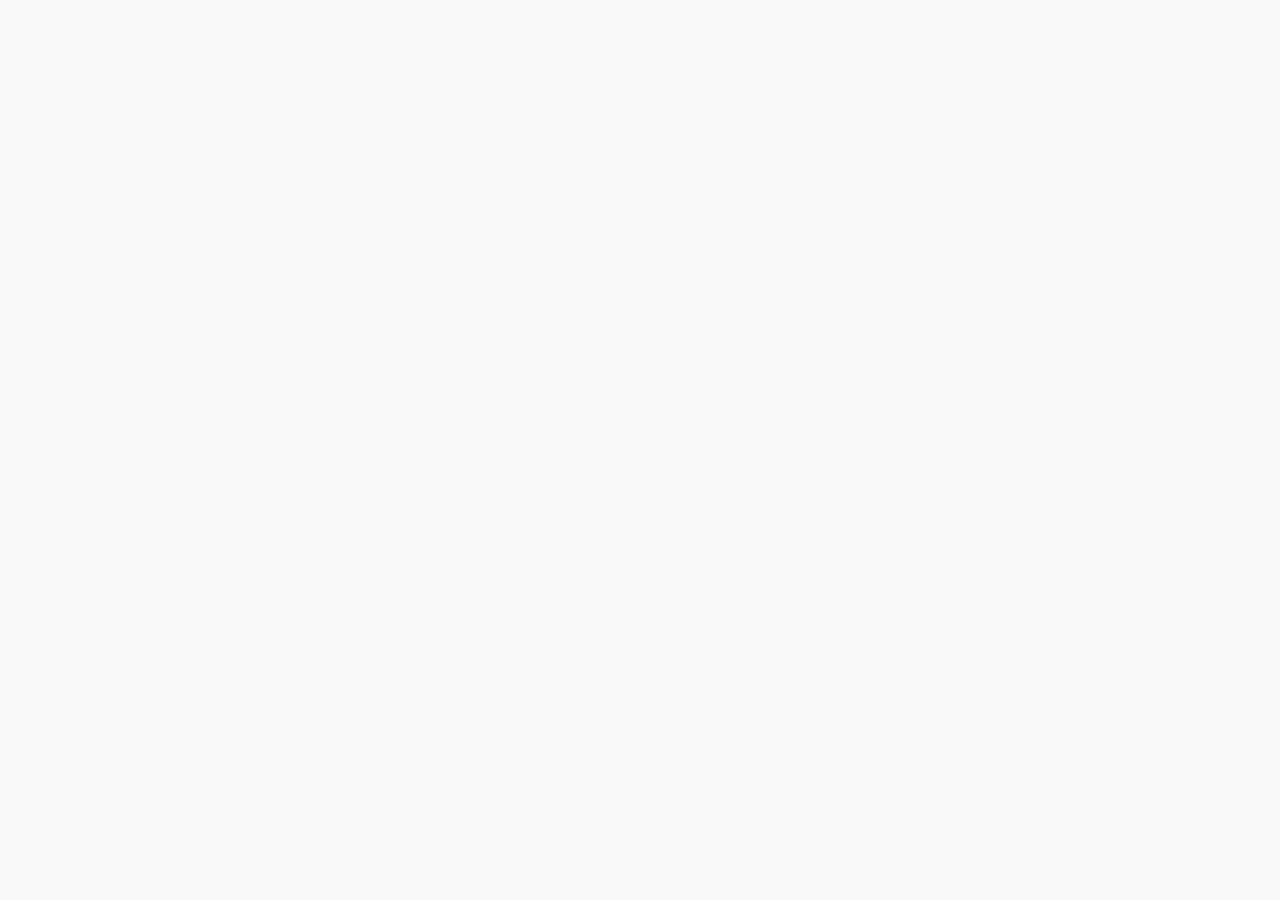
==== views/contacto.html @ 58eae015 "feat: :construction: Se crea la estructura base del HTML y estilos globales Se arma la estructura ge" ====
<!DOCTYPE html>
<html lang="es">
<head>
    <meta charset="UTF-8">
    <meta name="viewport" content="width=device-width, initial-scale=1.0">
    <title>EcoMarket | Contacto</title>

    <link rel="stylesheet" href="../css/main.css">
    <link rel="stylesheet" href="../css/layout.css">
    <link rel="stylesheet" href="../css/components.css">
    <link rel="stylesheet" href="../css/animations.css">
</head>
<body>

</body>
</html>
---- css/main.css ----
/* ===== RESET ===== */

* {
    margin: 0;
    padding: 0;
    box-sizing: border-box;
}

/* ===== VARIABLES ===== */

:root {
    --color-primary: #2ecc71;
    --color-primary-dark: #27ae60;
    --color-secondary: #f5f5dc;

    --color-text: #1f2937;
    --color-text-light: #6b7280;

    --color-white: #ffffff;
    --color-background: #f8f9fa;

    --shadow-sm: 0 2px 8px rgba(0, 0, 0, 0.1);
    --shadow-md: 0 4px 12px rgba(0, 0, 0, 0.15);

    --radius: 12px;
    --transition: 0.3s ease;
}

/* ===== ESTILOS GENERALES ===== */

body {
    font-family: Arial, Helvetica, sans-serif;
    background-color: var(--color-background);
    color: var(--color-text);
    line-height: 1.6;
}

img {
    max-width: 100%;
    display: block;
}

a {
    text-decoration: none;
    color: inherit;
}

ul {
    list-style: none;
}

button,
input,
textarea {
    font-family: inherit;
}

.container {
    width: 90%;
    max-width: 1200px;
    margin: 0 auto;
}
---- css/layout.css ----
/* ===== HEADER ===== */

header {
    background-color: var(--color-white);
    box-shadow: var(--shadow-sm);
}

/* ===== MAIN ===== */

main {
    min-height: 80vh;
}

/* ===== FOOTER ===== */

footer {
    background-color: var(--color-text);
    color: var(--color-white);
    padding: 2rem 0;
    margin-top: 3rem;
}

/* ===== SECTIONS ===== */

section {
    padding: 4rem 0;
}
---- css/components.css ----
/* ===== BUTTONS ===== */

.btn {
    display: inline-block;
    background-color: var(--color-primary);
    color: var(--color-white);
    padding: 0.8rem 1.5rem;
    border-radius: var(--radius);
    transition: var(--transition);
}

.btn:hover {
    background-color: var(--color-primary-dark);
}

/* ===== CARDS ===== */

.card {
    background-color: var(--color-white);
    border-radius: var(--radius);
    overflow: hidden;
    box-shadow: var(--shadow-sm);
}

/* ===== TITLES ===== */

.section-title {
    text-align: center;
    margin-bottom: 2rem;
}
---- css/animations.css ----
/* ===== TRANSICIONES GENERALES ===== */

* {
    transition: var(--transition);
}

/* ===== HOVER TARJETAS ===== */

.card:hover {
    transform: translateY(-8px);
    box-shadow: var(--shadow-md);
}

/* ===== BOTONES ===== */

.btn:hover {
    transform: scale(1.05);
}

/* ===== ICONOS REDES ===== */

.social-icon:hover {
    transform: scale(1.2);
}
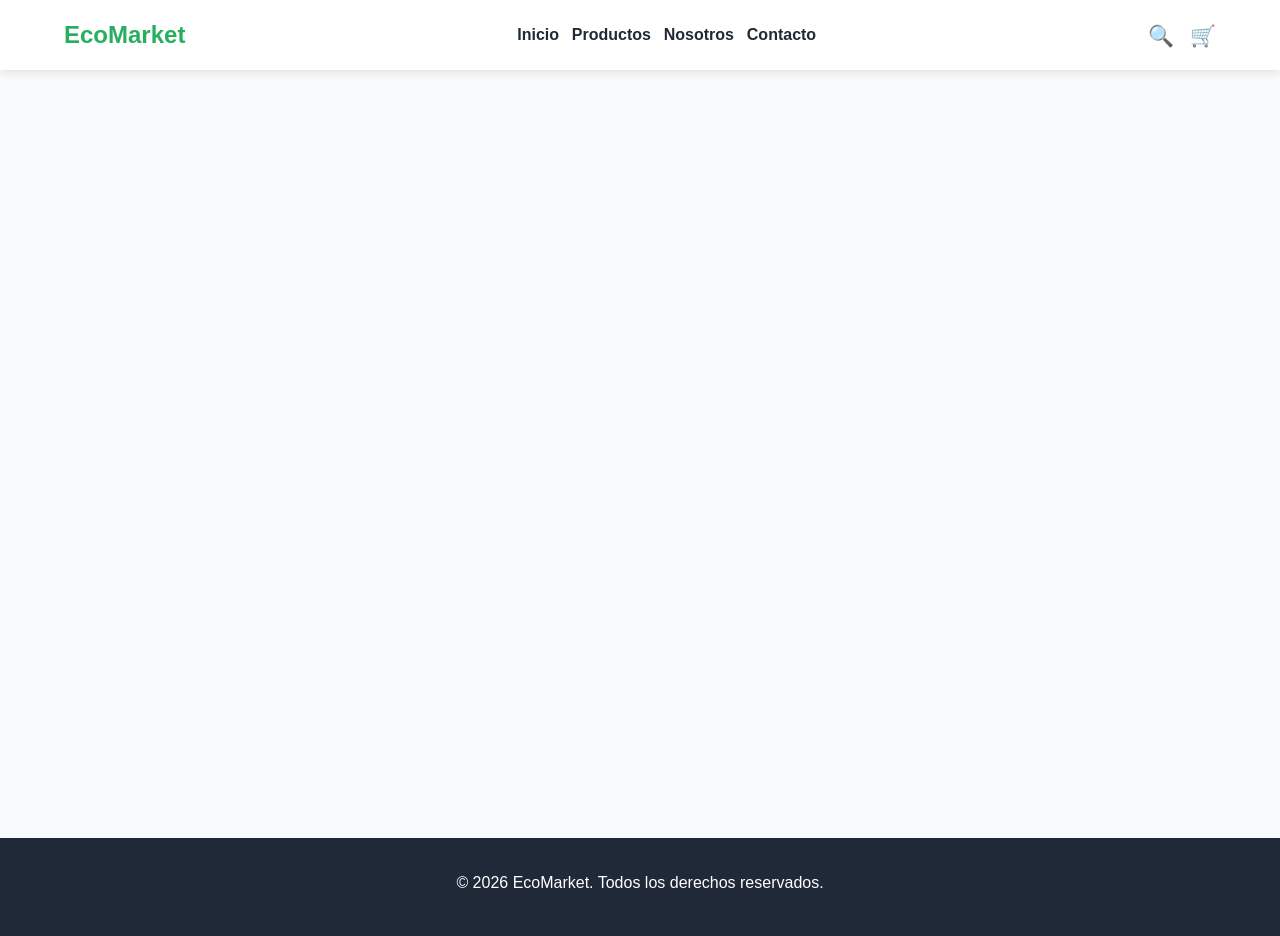
==== commit 9f7aa2a0: "feat: :construction: Construccion de la pagina de inicio Se construyo la pagina de inicio con 6 imag" ====
--- a/views/contacto.html
+++ b/views/contacto.html
@@ -1,5 +1,6 @@
 <!DOCTYPE html>
 <html lang="es">
+
 <head>
     <meta charset="UTF-8">
     <meta name="viewport" content="width=device-width, initial-scale=1.0">
@@ -10,7 +11,41 @@
     <link rel="stylesheet" href="../css/components.css">
     <link rel="stylesheet" href="../css/animations.css">
 </head>
+
 <body>
 
+    <header>
+        <div class="container">
+            <nav class="navbar">
+
+                <h1 class="logo">EcoMarket</h1>
+
+                <ul class="nav-menu">
+                    <li><a href="../index.html">Inicio</a></li>
+                    <li><a href="productos.html">Productos</a></li>
+                    <li><a href="sobre-nosotros.html">Nosotros</a></li>
+                    <li><a href="contacto.html">Contacto</a></li>
+                </ul>
+
+                <div class="nav-icons">
+                    <a href="#">🔍</a>
+                    <a href="#">🛒</a>
+                </div>
+
+            </nav>
+        </div>
+    </header>
+
+    <main>
+
+    </main>
+
+    <footer>
+        <div class="container">
+            <p>&copy; 2026 EcoMarket. Todos los derechos reservados.</p>
+        </div>
+    </footer>
+
 </body>
+
 </html>
--- a/css/layout.css
+++ b/css/layout.css
@@ -24,4 +24,48 @@
 
 section {
     padding: 4rem 0;
+}
+
+/* ===== NAVBAR ===== */
+
+.navbar {
+    display: flex;
+    flex-direction: column;
+    gap: 1rem;
+    padding: 1rem 0;
+}
+
+.logo {
+    color: var(--color-primary-dark);
+}
+
+.nav-menu {
+    display: flex;
+    flex-direction: column;
+    gap: 0.8rem;
+}
+
+.nav-menu a {
+    font-weight: 600;
+}
+
+.nav-icons {
+    display: flex;
+    gap: 1rem;
+    font-size: 1.3rem;
+}
+
+/* ===== TABLET ===== */
+
+@media (min-width: 768px) {
+
+    .navbar {
+        flex-direction: row;
+        justify-content: space-between;
+        align-items: center;
+    }
+
+    .nav-menu {
+        flex-direction: row;
+    }
 }
--- a/css/components.css
+++ b/css/components.css
@@ -1,4 +1,4 @@
-/* ===== BUTTONS ===== */
+/* ===== BOTONES ===== */
 
 .btn {
     display: inline-block;
@@ -7,13 +7,62 @@
     padding: 0.8rem 1.5rem;
     border-radius: var(--radius);
     transition: var(--transition);
+    font-weight: 600;
 }
 
 .btn:hover {
     background-color: var(--color-primary-dark);
 }
 
-/* ===== CARDS ===== */
+/* ===== TITULOS ===== */
+
+.section-title {
+    text-align: center;
+    margin-bottom: 3rem;
+    font-size: 2rem;
+}
+
+/* ===== HERO ===== */
+
+.hero {
+    background-color: var(--color-secondary);
+}
+
+.hero .container {
+    display: grid;
+    gap: 2rem;
+    align-items: center;
+}
+
+.hero-content h2 {
+    font-size: 2rem;
+    margin-bottom: 1rem;
+}
+
+.hero-content p {
+    margin-bottom: 1.5rem;
+    color: var(--color-text-light);
+}
+
+.hero-image img {
+    width: 100%;
+    height: 400px;
+    object-fit: cover;
+    border-radius: var(--radius);
+    box-shadow: var(--shadow-md);
+}
+
+/* ===== PRODUCTOS ===== */
+
+.featured-products {
+    background-color: var(--color-white);
+}
+
+.products-grid {
+    display: grid;
+    grid-template-columns: 1fr;
+    gap: 2rem;
+}
 
 .card {
     background-color: var(--color-white);
@@ -22,9 +71,61 @@
     box-shadow: var(--shadow-sm);
 }
 
-/* ===== TITLES ===== */
+.card img {
+    width: 100%;
+    height: 230px;
+    object-fit: cover;
+}
 
-.section-title {
+.card-content {
+    padding: 1.5rem;
+}
+
+.card-content h3 {
+    margin-bottom: 1rem;
+}
+
+.card-content p {
+    margin-bottom: 1.5rem;
+    color: var(--color-text-light);
+}
+
+/* ===== FOOTER ===== */
+
+footer {
     text-align: center;
-    margin-bottom: 2rem;
+}
+
+footer h3 {
+    margin-bottom: 1rem;
+}
+
+footer p {
+    margin-bottom: 0.5rem;
+}
+
+/* ===== TABLET ===== */
+
+@media (min-width: 768px) {
+
+    .hero .container {
+        grid-template-columns: 1fr 1fr;
+    }
+
+    .products-grid {
+        grid-template-columns: repeat(2, 1fr);
+    }
+}
+
+/* ===== DESKTOP ===== */
+
+@media (min-width: 1024px) {
+
+    .hero-content h2 {
+        font-size: 3rem;
+    }
+
+    .products-grid {
+        grid-template-columns: repeat(3, 1fr);
+    }
 }
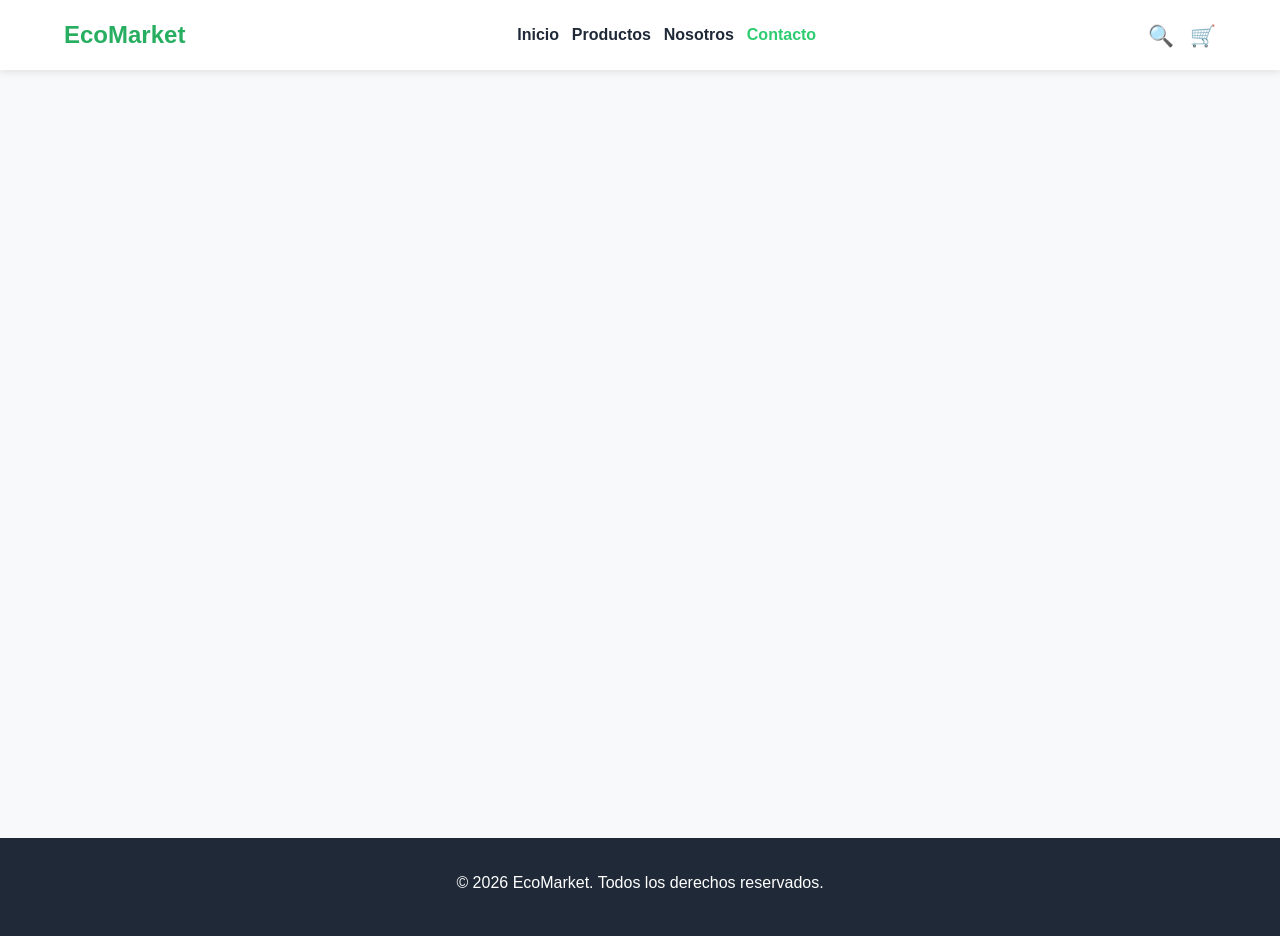
==== commit 58acf5c6: "feat: :lipstick: Se agregan estilos para la pagina sobre-nosotros Se agrega codigo CSS para mejorar " ====
--- a/views/contacto.html
+++ b/views/contacto.html
@@ -24,7 +24,7 @@
                     <li><a href="../index.html">Inicio</a></li>
                     <li><a href="productos.html">Productos</a></li>
                     <li><a href="sobre-nosotros.html">Nosotros</a></li>
-                    <li><a href="contacto.html">Contacto</a></li>
+                    <li><a href="contacto.html" class="active">Contacto</a></li>
                 </ul>
 
                 <div class="nav-icons">
--- a/css/components.css
+++ b/css/components.css
@@ -14,6 +14,13 @@
     background-color: var(--color-primary-dark);
 }
 
+/* ===== ENLACE ACTIVO ===== */
+
+.active {
+    color: var(--color-primary);
+    font-weight: 700;
+}
+
 /* ===== TITULOS ===== */
 
 .section-title {
@@ -22,7 +29,7 @@
     font-size: 2rem;
 }
 
-/* ===== HERO ===== */
+/* ===== HERO HOME ===== */
 
 .hero {
     background-color: var(--color-secondary);
@@ -52,6 +59,49 @@
     box-shadow: var(--shadow-md);
 }
 
+/* ===== SOBRE NOSOTROS ===== */
+
+.about-hero {
+    background-color: var(--color-secondary);
+    text-align: center;
+}
+
+.about-hero h2 {
+    font-size: 2.5rem;
+    margin-bottom: 1rem;
+}
+
+.about-hero p {
+    max-width: 800px;
+    margin: 0 auto;
+    color: var(--color-text-light);
+}
+
+.cards-container {
+    display: grid;
+    gap: 2rem;
+}
+
+.our-history p {
+    max-width: 900px;
+    margin: 0 auto 1.5rem;
+    text-align: center;
+}
+
+.cta-section {
+    text-align: center;
+    background-color: var(--color-secondary);
+}
+
+.cta-section h2 {
+    margin-bottom: 1rem;
+}
+
+.cta-section p {
+    margin-bottom: 2rem;
+    color: var(--color-text-light);
+}
+
 /* ===== PRODUCTOS ===== */
 
 .featured-products {
@@ -104,7 +154,93 @@
     margin-bottom: 0.5rem;
 }
 
-/* ===== TABLET ===== */
+/* ===================================
+   CATALOGO
+=================================== */
+
+.catalog-layout {
+    display: grid;
+    gap: 2rem;
+}
+
+.search-bar {
+    width: 100%;
+    padding: 1rem;
+    margin-bottom: 2rem;
+    border: 1px solid #d1d5db;
+    border-radius: var(--radius);
+    font-size: 1rem;
+}
+
+.filters {
+    background-color: var(--color-white);
+    padding: 1.5rem;
+    border-radius: var(--radius);
+    box-shadow: var(--shadow-sm);
+}
+
+.filters h3 {
+    margin-bottom: 1rem;
+}
+
+.filters h4 {
+    margin-top: 1.5rem;
+    margin-bottom: 0.8rem;
+    color: var(--color-primary-dark);
+}
+
+.filters ul {
+    display: flex;
+    flex-direction: column;
+    gap: 0.5rem;
+}
+
+.filters input[type="range"] {
+    width: 100%;
+}
+
+.favorite-btn {
+    margin-top: 1rem;
+    width: 100%;
+    padding: 0.7rem;
+    border: none;
+    border-radius: var(--radius);
+    background-color: #f3f4f6;
+    cursor: pointer;
+    font-weight: 600;
+}
+
+.favorite-btn:active {
+    background-color: #ffb3c1;
+    color: #b91c1c;
+}
+
+.card-content span {
+    display: inline-block;
+    margin-top: 0.5rem;
+    margin-bottom: 0.5rem;
+    font-size: 0.9rem;
+    font-weight: 600;
+}
+
+.pagination {
+    display: flex;
+    justify-content: center;
+    flex-wrap: wrap;
+    gap: 1rem;
+    margin-top: 3rem;
+}
+
+.pagination a {
+    padding: 0.7rem 1rem;
+    background-color: var(--color-white);
+    border-radius: var(--radius);
+    box-shadow: var(--shadow-sm);
+}
+
+/* ===================================
+   TABLET
+=================================== */
 
 @media (min-width: 768px) {
 
@@ -115,9 +251,25 @@
     .products-grid {
         grid-template-columns: repeat(2, 1fr);
     }
-}
-
-/* ===== DESKTOP ===== */
+
+    .catalog-layout {
+        grid-template-columns: 250px 1fr;
+        align-items: start;
+    }
+
+    .filters {
+        position: sticky;
+        top: 20px;
+    }
+
+    .cards-container {
+        grid-template-columns: repeat(2, 1fr);
+    }
+}
+
+/* ===================================
+   DESKTOP
+=================================== */
 
 @media (min-width: 1024px) {
 
@@ -126,6 +278,10 @@
     }
 
     .products-grid {
-        grid-template-columns: repeat(3, 1fr);
+        grid-template-columns: repeat(4, 1fr);
+    }
+
+    .values .cards-container {
+        grid-template-columns: repeat(4, 1fr);
     }
 }
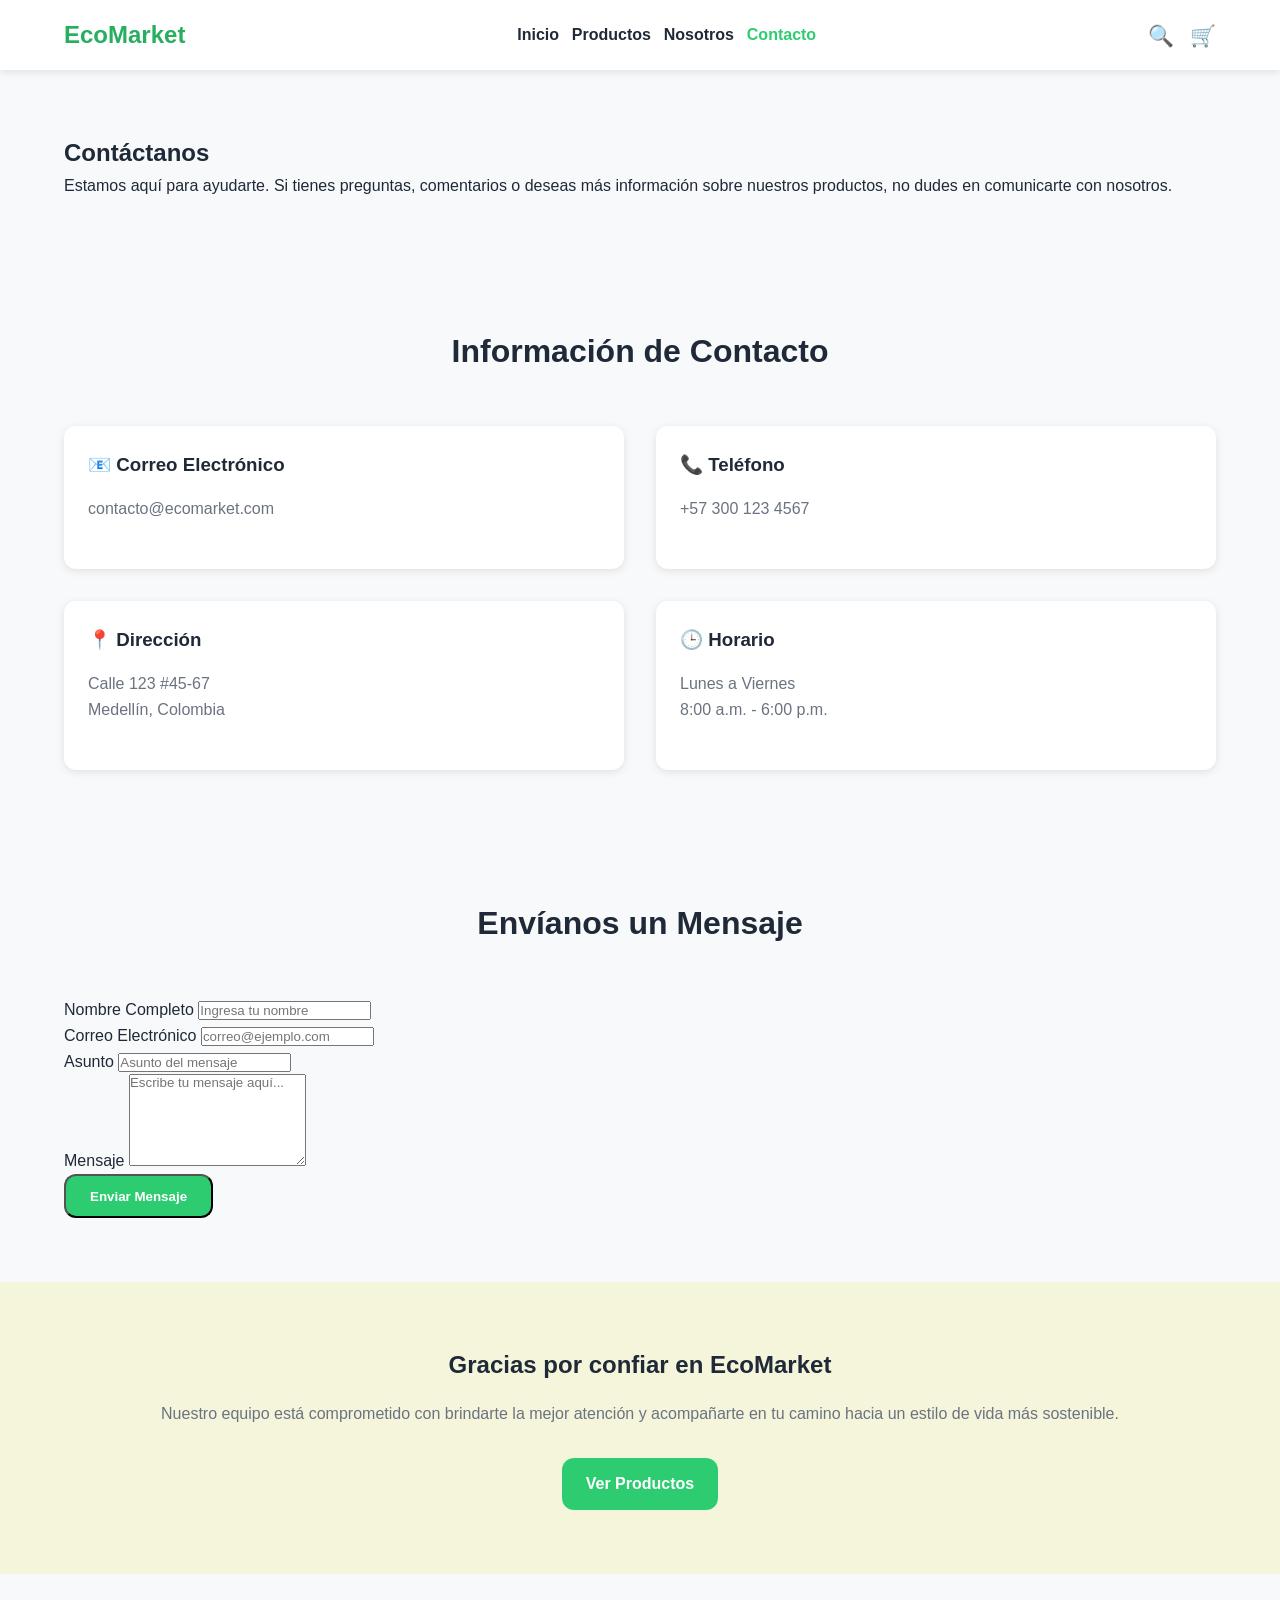
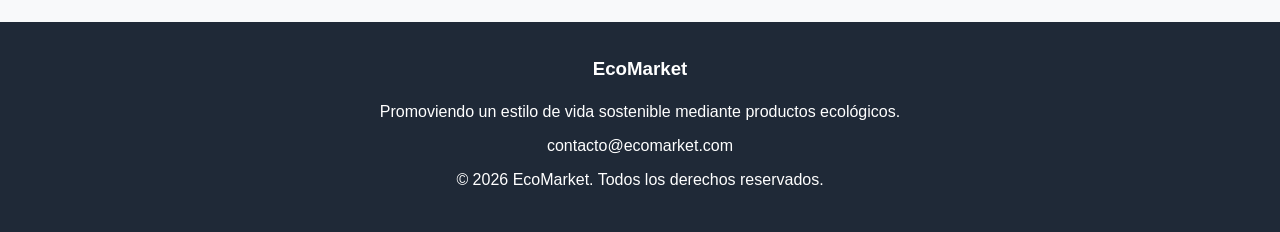
==== commit 58da2944: "feat: :construction: Se cosntruye el codigo HTML de la pagina de contacto Se elabora el codigo dentr" ====
--- a/views/contacto.html
+++ b/views/contacto.html
@@ -4,6 +4,12 @@
 <head>
     <meta charset="UTF-8">
     <meta name="viewport" content="width=device-width, initial-scale=1.0">
+
+    <meta
+        name="description"
+        content="Ponte en contacto con EcoMarket. Resuelve tus dudas, comparte tus comentarios o recibe asesoría sobre nuestros productos ecológicos."
+    >
+
     <title>EcoMarket | Contacto</title>
 
     <link rel="stylesheet" href="../css/main.css">
@@ -16,33 +22,196 @@
 
     <header>
         <div class="container">
+
             <nav class="navbar">
 
-                <h1 class="logo">EcoMarket</h1>
+                <h1 class="logo">
+                    <a href="../index.html">EcoMarket</a>
+                </h1>
 
                 <ul class="nav-menu">
                     <li><a href="../index.html">Inicio</a></li>
-                    <li><a href="productos.html">Productos</a></li>
+                    <li><a href="products.html">Productos</a></li>
                     <li><a href="sobre-nosotros.html">Nosotros</a></li>
                     <li><a href="contacto.html" class="active">Contacto</a></li>
                 </ul>
 
                 <div class="nav-icons">
-                    <a href="#">🔍</a>
-                    <a href="#">🛒</a>
+                    <a href="#" aria-label="Buscar productos">🔍</a>
+                    <a href="#" aria-label="Carrito de compras">🛒</a>
                 </div>
 
             </nav>
+
         </div>
     </header>
 
     <main>
 
+        <section class="contact-hero">
+            <div class="container">
+
+                <h2>Contáctanos</h2>
+
+                <p>
+                    Estamos aquí para ayudarte. Si tienes preguntas,
+                    comentarios o deseas más información sobre nuestros productos,
+                    no dudes en comunicarte con nosotros.
+                </p>
+
+            </div>
+        </section>
+
+        <section class="contact-info">
+            <div class="container">
+
+                <h2 class="section-title">
+                    Información de Contacto
+                </h2>
+
+                <div class="cards-container">
+
+                    <article class="card">
+                        <div class="card-content">
+                            <h3>📧 Correo Electrónico</h3>
+                            <p>contacto@ecomarket.com</p>
+                        </div>
+                    </article>
+
+                    <article class="card">
+                        <div class="card-content">
+                            <h3>📞 Teléfono</h3>
+                            <p>+57 300 123 4567</p>
+                        </div>
+                    </article>
+
+                    <article class="card">
+                        <div class="card-content">
+                            <h3>📍 Dirección</h3>
+                            <p>
+                                Calle 123 #45-67<br>
+                                Medellín, Colombia
+                            </p>
+                        </div>
+                    </article>
+
+                    <article class="card">
+                        <div class="card-content">
+                            <h3>🕒 Horario</h3>
+                            <p>
+                                Lunes a Viernes<br>
+                                8:00 a.m. - 6:00 p.m.
+                            </p>
+                        </div>
+                    </article>
+
+                </div>
+
+            </div>
+        </section>
+
+        <section class="contact-form-section">
+            <div class="container">
+
+                <h2 class="section-title">
+                    Envíanos un Mensaje
+                </h2>
+
+                <form class="contact-form">
+
+                    <div class="form-group">
+                        <label for="nombre">Nombre Completo</label>
+
+                        <input
+                            type="text"
+                            id="nombre"
+                            name="nombre"
+                            placeholder="Ingresa tu nombre"
+                            required
+                        >
+                    </div>
+
+                    <div class="form-group">
+                        <label for="correo">Correo Electrónico</label>
+
+                        <input
+                            type="email"
+                            id="correo"
+                            name="correo"
+                            placeholder="correo@ejemplo.com"
+                            required
+                        >
+                    </div>
+
+                    <div class="form-group">
+                        <label for="asunto">Asunto</label>
+
+                        <input
+                            type="text"
+                            id="asunto"
+                            name="asunto"
+                            placeholder="Asunto del mensaje"
+                            required
+                        >
+                    </div>
+
+                    <div class="form-group">
+                        <label for="mensaje">Mensaje</label>
+
+                        <textarea
+                            id="mensaje"
+                            name="mensaje"
+                            rows="6"
+                            placeholder="Escribe tu mensaje aquí..."
+                            required
+                        ></textarea>
+                    </div>
+
+                    <button type="submit" class="btn">
+                        Enviar Mensaje
+                    </button>
+
+                </form>
+
+            </div>
+        </section>
+
+        <section class="cta-section">
+            <div class="container">
+
+                <h2>Gracias por confiar en EcoMarket</h2>
+
+                <p>
+                    Nuestro equipo está comprometido con brindarte la mejor atención
+                    y acompañarte en tu camino hacia un estilo de vida más sostenible.
+                </p>
+
+                <a href="products.html" class="btn">
+                    Ver Productos
+                </a>
+
+            </div>
+        </section>
+
     </main>
 
     <footer>
         <div class="container">
-            <p>&copy; 2026 EcoMarket. Todos los derechos reservados.</p>
+
+            <h3>EcoMarket</h3>
+
+            <p>
+                Promoviendo un estilo de vida sostenible mediante productos ecológicos.
+            </p>
+
+            <p>
+                contacto@ecomarket.com
+            </p>
+
+            <p>
+                © 2026 EcoMarket. Todos los derechos reservados.
+            </p>
+
         </div>
     </footer>
 
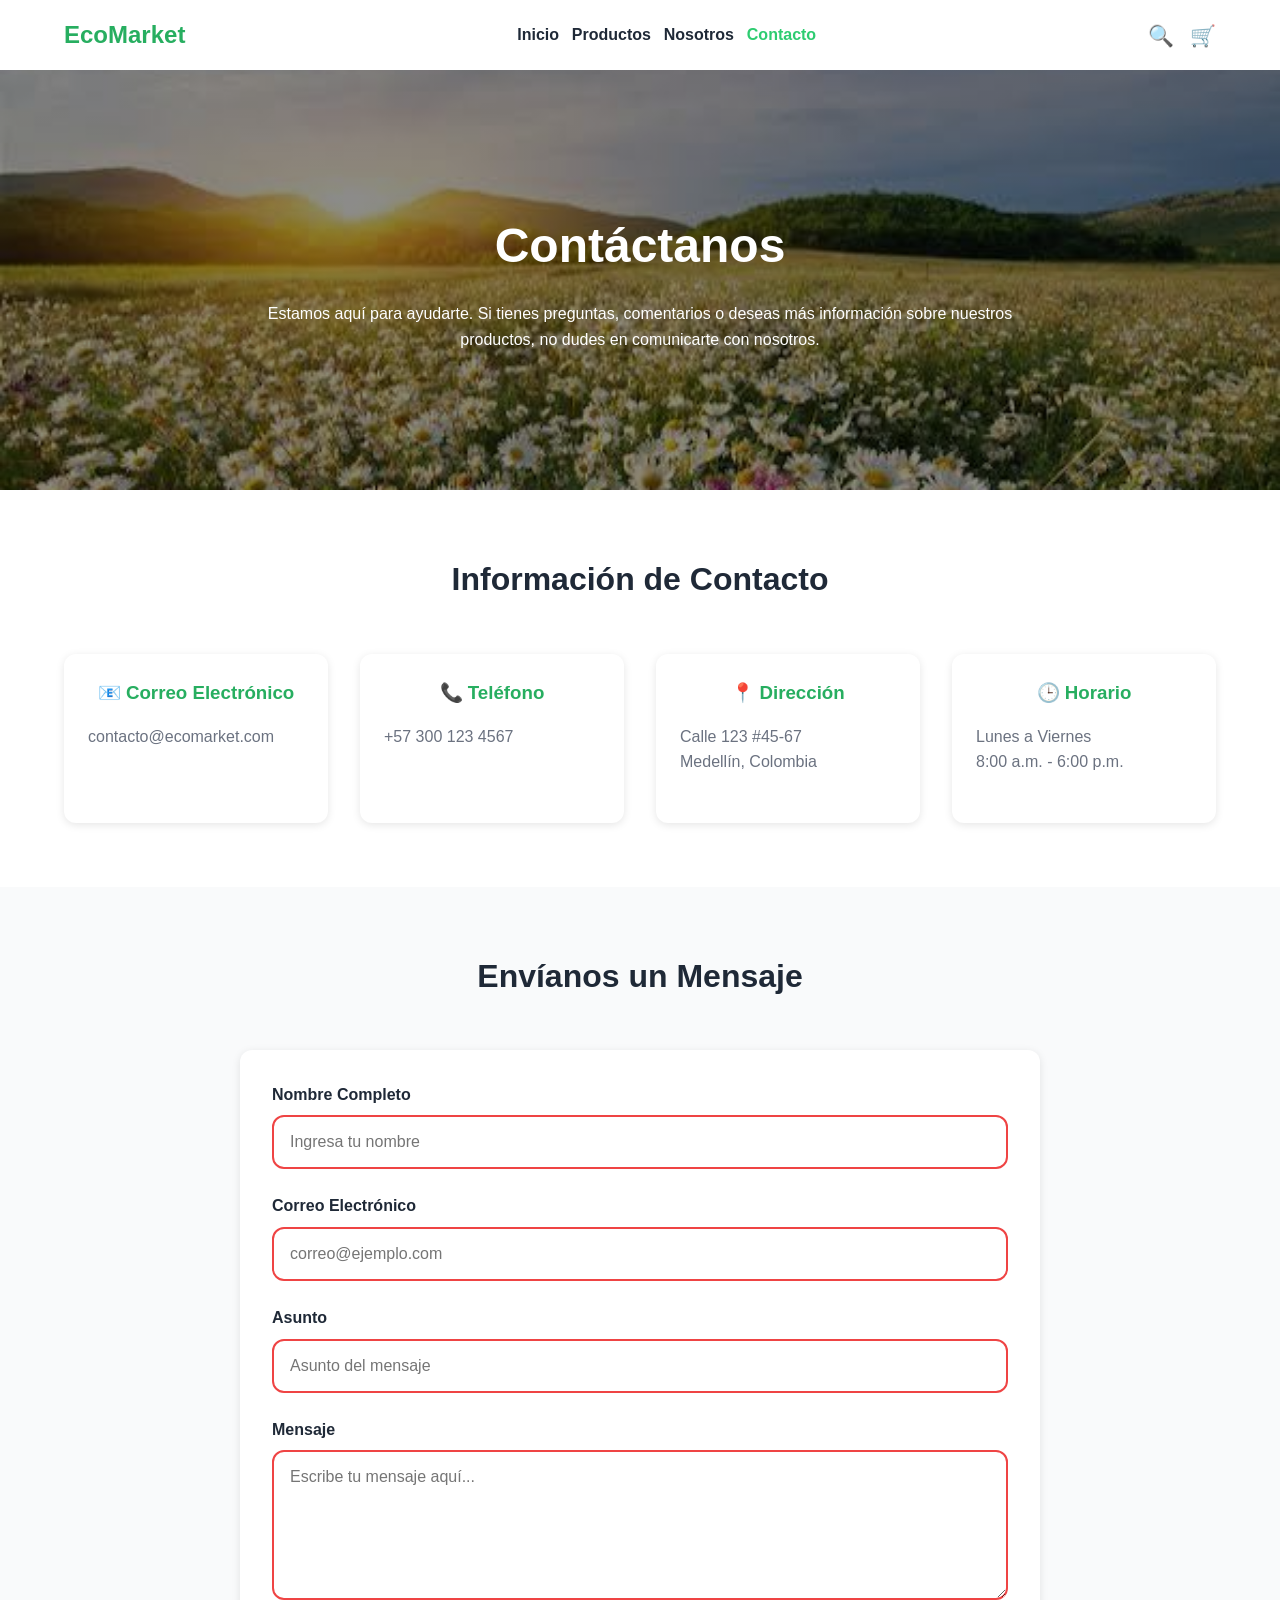
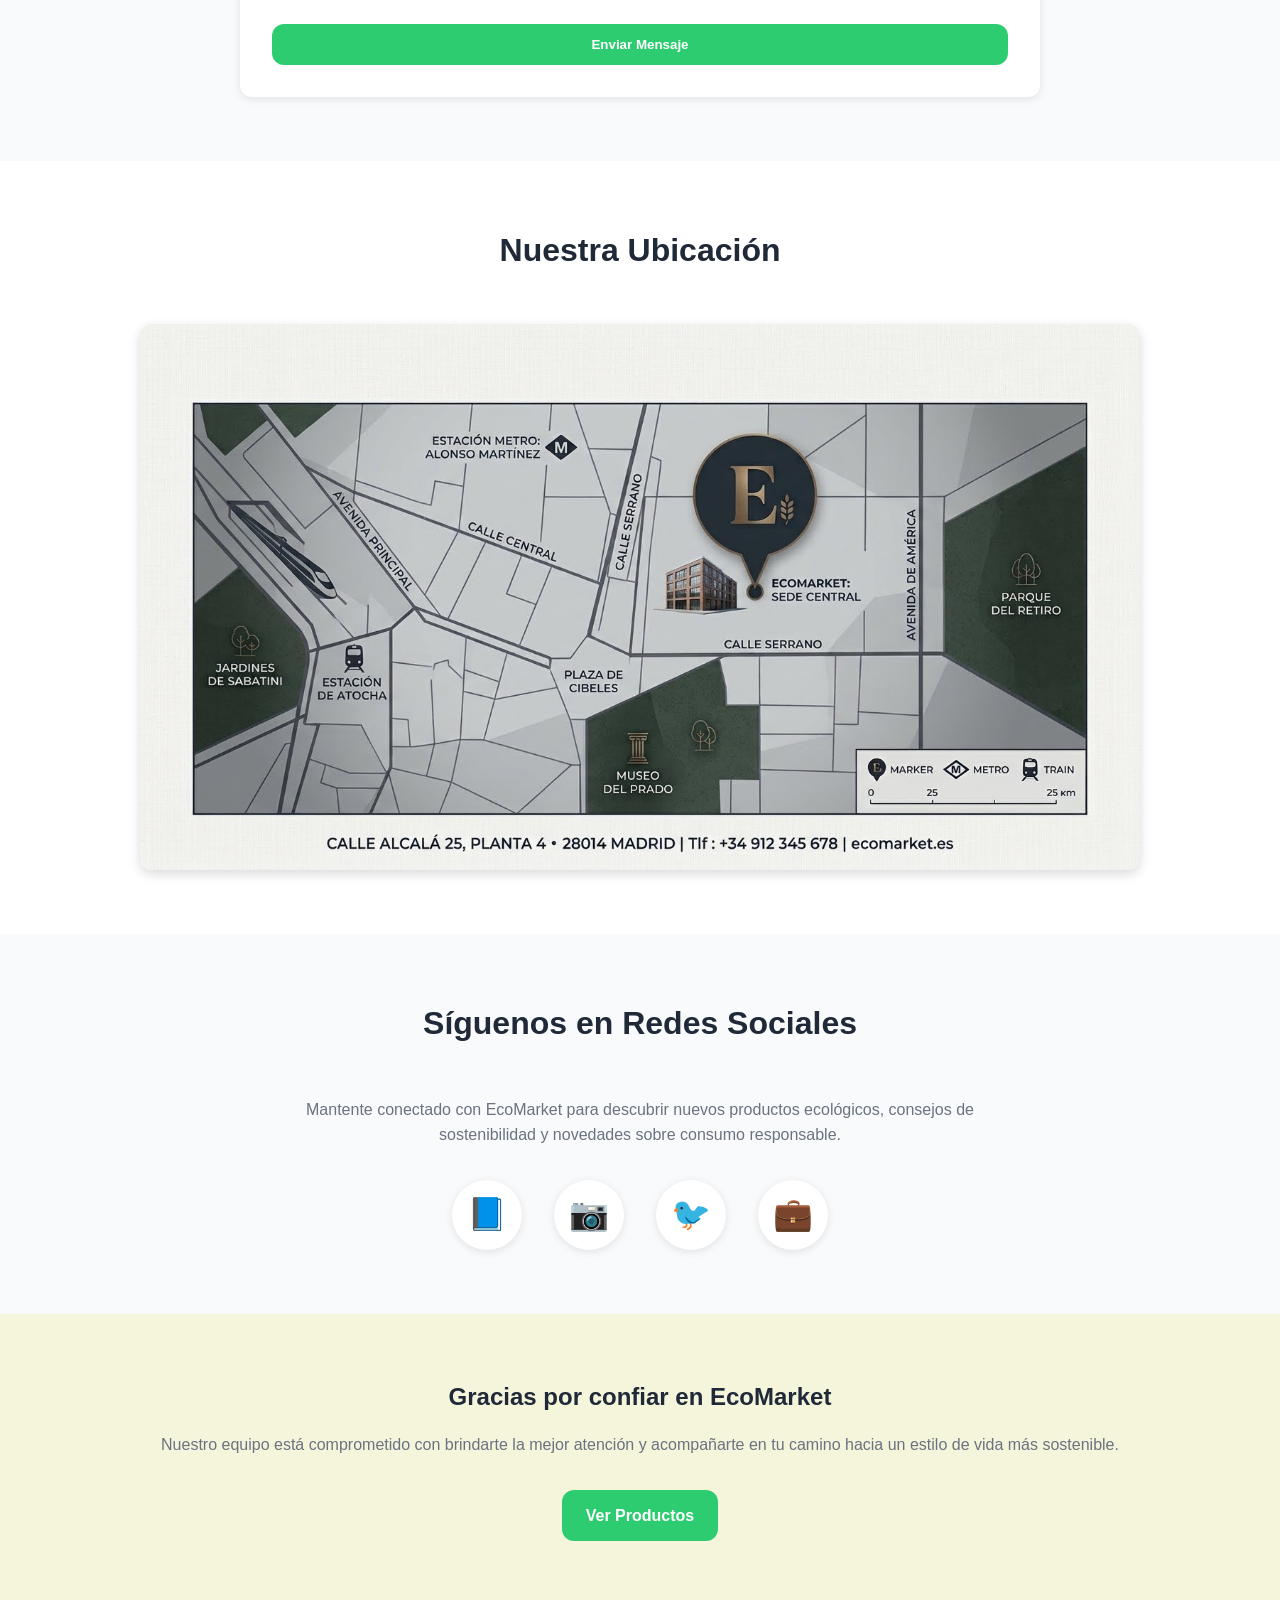
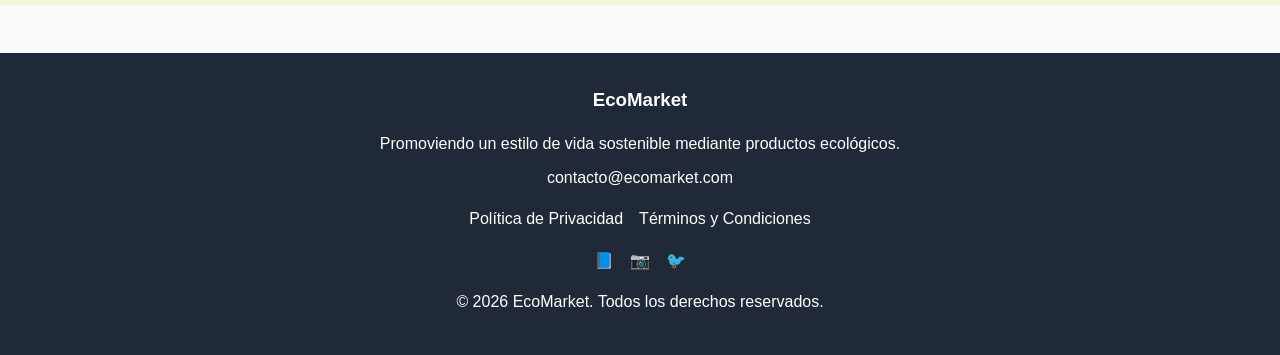
==== commit 9700e752: "feat: :lipstick: Se ajustaron varias cosas visuales para cumplir con los requisitos del proyecto Se " ====
--- a/views/contacto.html
+++ b/views/contacto.html
@@ -176,6 +176,64 @@
             </div>
         </section>
 
+        <section class="map-section">
+
+            <div class="container">
+
+                <h2 class="section-title">
+                    Nuestra Ubicación
+                </h2>
+
+                <div class="map-container">
+
+                    <img
+                        src="../img/icons/mapa-ubicacion.jpg"
+                        alt="Mapa de ubicación de EcoMarket"
+                >
+
+            </div>
+
+            </div>
+
+        </section>
+         
+        <section class="social-section">
+
+            <div class="container">
+
+                <h2 class="section-title">
+                    Síguenos en Redes Sociales
+                </h2>
+
+                <p class="social-text">
+                    Mantente conectado con EcoMarket para descubrir nuevos productos
+                    ecológicos, consejos de sostenibilidad y novedades sobre consumo responsable.
+                </p>
+
+                <div class="social-links">
+
+                    <a href="#" class="social-icon" aria-label="Facebook">
+                        📘
+                    </a>
+
+                    <a href="#" class="social-icon" aria-label="Instagram">
+                        📷
+                    </a>
+
+                    <a href="#" class="social-icon" aria-label="Twitter">
+                        🐦
+                    </a>
+
+                    <a href="#" class="social-icon" aria-label="LinkedIn">
+                        💼
+                    </a>
+
+                </div>
+
+            </div>
+
+        </section>
+
         <section class="cta-section">
             <div class="container">
 
@@ -208,6 +266,17 @@
                 contacto@ecomarket.com
             </p>
 
+            <div class="footer-links">
+                <a href="#">Política de Privacidad</a>
+                <a href="#">Términos y Condiciones</a>
+            </div>
+
+            <div class="footer-social">
+                <a href="#" aria-label="Facebook">📘</a>
+                <a href="#" aria-label="Instagram">📷</a>
+                <a href="#" aria-label="Twitter">🐦</a>
+            </div>
+
             <p>
                 © 2026 EcoMarket. Todos los derechos reservados.
             </p>
--- a/css/components.css
+++ b/css/components.css
@@ -62,19 +62,37 @@
 /* ===== SOBRE NOSOTROS ===== */
 
 .about-hero {
-    background-color: var(--color-secondary);
-    text-align: center;
+    background:
+        linear-gradient(
+            rgba(0, 0, 0, 0.45),
+            rgba(0, 0, 0, 0.45)
+        ),
+        url("../img/hero/sobre-nosotros-hero.jpg");
+
+    background-size: cover;
+    background-position: center;
+    background-repeat: no-repeat;
+
+    min-height: 420px;
+
+    display: flex;
+    align-items: center;
+    justify-content: center;
+
+    text-align: center;
+    color: var(--color-white);
 }
 
 .about-hero h2 {
-    font-size: 2.5rem;
-    margin-bottom: 1rem;
+    font-size: 3rem;
+    margin-bottom: 1rem;
+    color: var(--color-white);
 }
 
 .about-hero p {
     max-width: 800px;
     margin: 0 auto;
-    color: var(--color-text-light);
+    color: var(--color-white);
 }
 
 .cards-container {
@@ -82,10 +100,60 @@
     gap: 2rem;
 }
 
-.our-history p {
-    max-width: 900px;
-    margin: 0 auto 1.5rem;
-    text-align: center;
+.history-content {
+    display: flex;
+    flex-direction: column;
+    gap: 2rem;
+    align-items: center;
+}
+
+.history-image img {
+    width: 100%;
+    max-width: 500px;
+    border-radius: var(--radius);
+    box-shadow: var(--shadow-md);
+}
+
+.history-text p {
+    margin-bottom: 1.5rem;
+    text-align: justify;
+}
+
+.value-icon {
+    width: 70px;
+    height: 70px;
+    object-fit: contain;
+    margin-bottom: 1rem;
+}
+
+.values .card {
+    text-align: center;
+}
+
+/* ===== TESTIMONIOS ===== */
+
+.testimonials {
+    background-color: #f9fafb;
+}
+
+.testimonial-card {
+    text-align: center;
+}
+
+.testimonial-avatar {
+    width: 90px;
+    height: 90px;
+    object-fit: cover;
+    border-radius: 50%;
+    margin-bottom: 1rem;
+    border: 4px solid var(--color-primary);
+}
+
+.stars {
+    color: #f4b400;
+    font-size: 1.2rem;
+    letter-spacing: 3px;
+    margin-bottom: 1rem;
 }
 
 .cta-section {
@@ -100,6 +168,173 @@
 .cta-section p {
     margin-bottom: 2rem;
     color: var(--color-text-light);
+}
+
+/* ===================================
+   CONTACTO
+=================================== */
+
+.contact-hero {
+    background:
+        linear-gradient(
+            rgba(0, 0, 0, 0.45),
+            rgba(0, 0, 0, 0.45)
+        ),
+        url("../img/hero/contacto-hero.jpg");
+
+    background-size: cover;
+    background-position: center;
+    background-repeat: no-repeat;
+
+    min-height: 420px;
+
+    display: flex;
+    align-items: center;
+    justify-content: center;
+
+    text-align: center;
+    color: var(--color-white);
+}
+
+.contact-hero h2 {
+    font-size: 3rem;
+    margin-bottom: 1rem;
+    color: var(--color-white);
+}
+
+.contact-hero p {
+    max-width: 800px;
+    margin: 0 auto;
+    color: var(--color-white);
+}
+
+.contact-info {
+    background-color: var(--color-white);
+}
+
+.contact-info .card {
+    text-align: center;
+}
+
+.contact-info .card-content h3 {
+    color: var(--color-primary-dark);
+}
+
+.contact-form-section {
+    background-color: #f9fafb;
+}
+
+.contact-form {
+    max-width: 800px;
+    margin: 0 auto;
+    padding: 2rem;
+    background-color: var(--color-white);
+    border-radius: var(--radius);
+    box-shadow: var(--shadow-sm);
+}
+
+.form-group {
+    display: flex;
+    flex-direction: column;
+    margin-bottom: 1.5rem;
+}
+
+.form-group label {
+    margin-bottom: 0.5rem;
+    font-weight: 600;
+    color: var(--color-text);
+}
+
+.form-group input,
+.form-group textarea {
+    padding: 1rem;
+    border: 1px solid #d1d5db;
+    border-radius: var(--radius);
+    font-size: 1rem;
+    font-family: inherit;
+    transition: var(--transition);
+}
+
+.form-group input:focus,
+.form-group textarea:focus {
+    outline: none;
+    border-color: var(--color-primary);
+}
+
+.form-group textarea {
+    resize: vertical;
+    min-height: 150px;
+}
+
+.form-group input:valid,
+.form-group textarea:valid {
+    border: 2px solid #22c55e;
+}
+
+.form-group input:invalid,
+.form-group textarea:invalid {
+    border: 2px solid #ef4444;
+}
+
+.contact-form .btn {
+    width: 100%;
+    border: none;
+    cursor: pointer;
+}
+
+/* ===== MAPA ===== */
+
+.map-section {
+    background-color: var(--color-white);
+}
+
+.map-container {
+    max-width: 1000px;
+    margin: 0 auto;
+}
+
+.map-container img {
+    width: 100%;
+    border-radius: var(--radius);
+    box-shadow: var(--shadow-md);
+}
+
+/* ===== REDES SOCIALES ===== */
+
+.social-section {
+    text-align: center;
+    background-color: #f9fafb;
+}
+
+.social-text {
+    max-width: 700px;
+    margin: 0 auto 2rem;
+    color: var(--color-text-light);
+}
+
+.social-links {
+    display: flex;
+    justify-content: center;
+    align-items: center;
+    gap: 2rem;
+    flex-wrap: wrap;
+}
+
+.social-icon {
+    width: 70px;
+    height: 70px;
+    border-radius: 50%;
+    background-color: var(--color-white);
+    box-shadow: var(--shadow-sm);
+
+    display: flex;
+    align-items: center;
+    justify-content: center;
+
+    font-size: 2rem;
+    text-decoration: none;
+
+    transition: var(--transition);
 }
 
 /* ===== PRODUCTOS ===== */
@@ -138,6 +373,7 @@
 .card-content p {
     margin-bottom: 1.5rem;
     color: var(--color-text-light);
+    text-align: justify;
 }
 
 /* ===== FOOTER ===== */
@@ -152,6 +388,63 @@
 
 footer p {
     margin-bottom: 0.5rem;
+}
+
+.footer-links,
+.footer-social {
+    display: flex;
+    justify-content: center;
+    gap: 1rem;
+    flex-wrap: wrap;
+    margin: 1rem 0;
+}
+
+.footer-links a,
+.footer-social a {
+    color: var(--color-white);
+    text-decoration: none;
+}
+
+.footer-links a:hover,
+.footer-social a:hover {
+    color: var(--color-primary);
+}
+
+/* ===== HERO CATALOGO ===== */
+
+.catalog-hero {
+    background:
+        linear-gradient(
+            rgba(0, 0, 0, 0.45),
+            rgba(0, 0, 0, 0.45)
+        ),
+        url("../img/hero/catalogo-hero.jpg");
+
+    background-size: cover;
+    background-position: center;
+    background-repeat: no-repeat;
+
+    min-height: 420px;
+
+    display: flex;
+    align-items: center;
+    justify-content: center;
+
+    text-align: center;
+
+    color: var(--color-white);
+}
+
+.catalog-hero h2 {
+    font-size: 3rem;
+    margin-bottom: 1rem;
+    color: var(--color-white);
+}
+
+.catalog-hero p {
+    max-width: 800px;
+    margin: 0 auto;
+    color: var(--color-white);
 }
 
 /* ===================================
@@ -265,6 +558,20 @@
     .cards-container {
         grid-template-columns: repeat(2, 1fr);
     }
+
+    .contact-info .cards-container {
+        grid-template-columns: repeat(2, 1fr);
+    }
+
+    .history-content {
+        flex-direction: row;
+        align-items: center;
+    }
+
+    .history-image,
+    .history-text {
+        flex: 1;
+    }
 }
 
 /* ===================================
@@ -277,11 +584,23 @@
         font-size: 3rem;
     }
 
-    .products-grid {
+    .featured-products .products-grid {
+        grid-template-columns: repeat(3, 1fr);
+    }
+
+    .catalog-layout .products-grid {
         grid-template-columns: repeat(4, 1fr);
     }
 
     .values .cards-container {
         grid-template-columns: repeat(4, 1fr);
     }
+
+    .testimonials .cards-container {
+        grid-template-columns: repeat(3, 1fr);
+    }
+
+    .contact-info .cards-container {
+        grid-template-columns: repeat(4, 1fr);
+    }
 }
